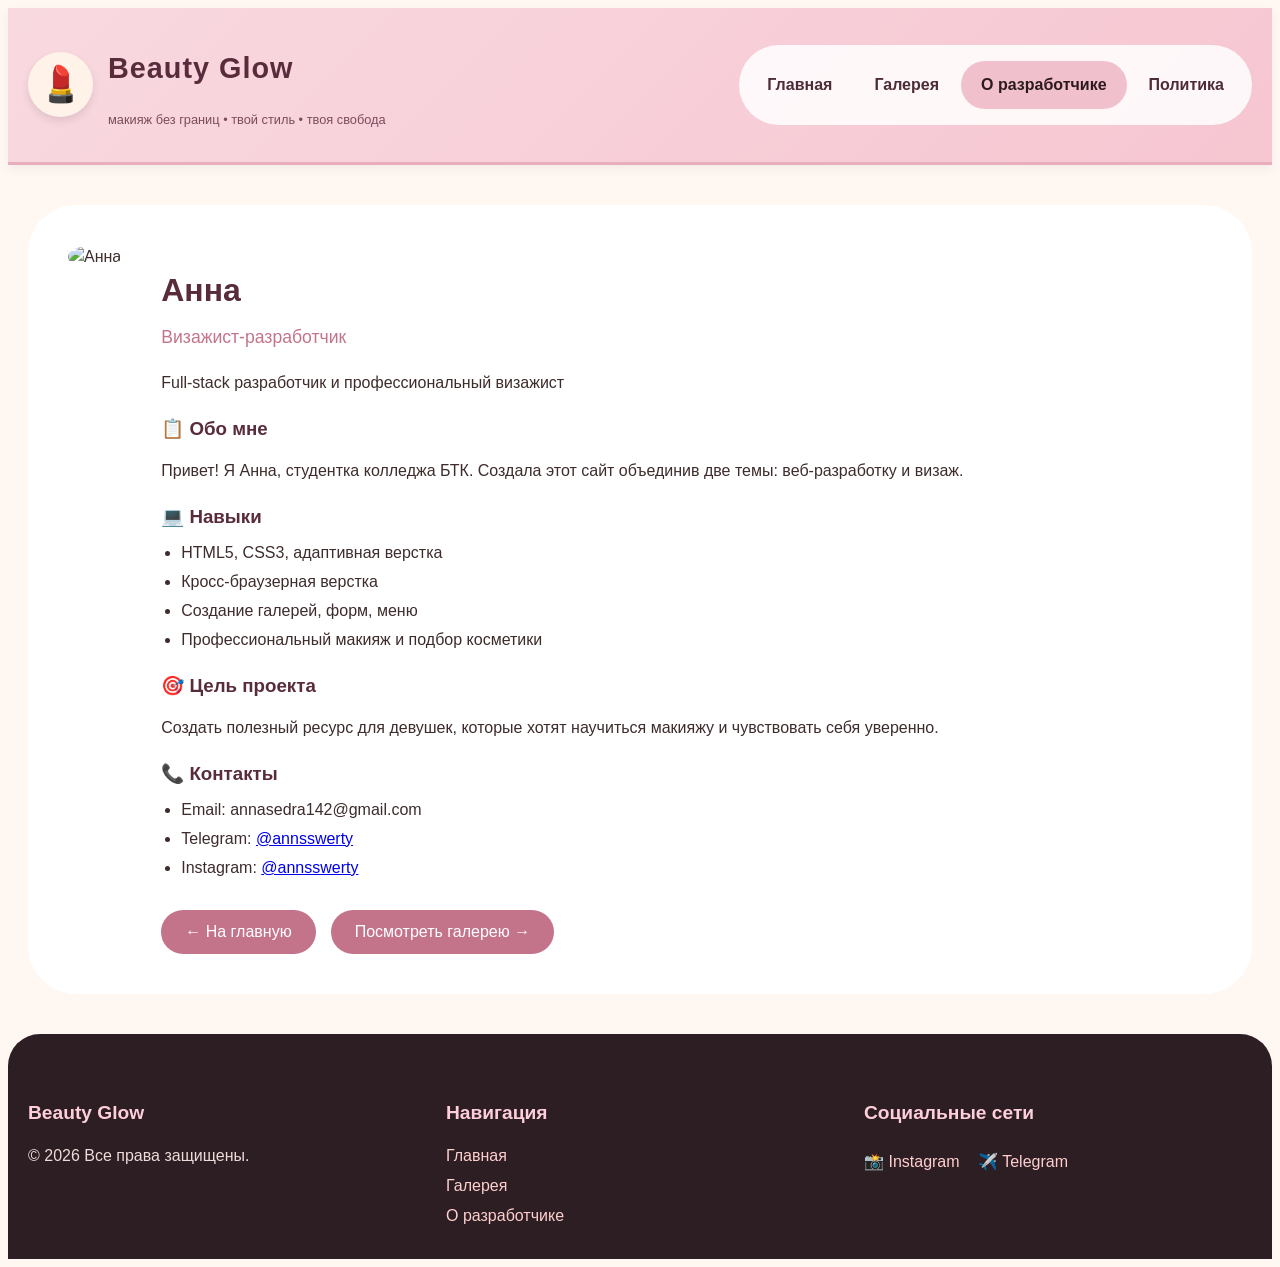
==== about.html @ 6f5445aa "Add files via upload" ====
﻿<!DOCTYPE html>
<html lang="ru">
<head>
    <meta charset="UTF-8">
    <meta name="viewport" content="width=device-width, initial-scale=1.0">
    <title>Beauty Glow | О разработчике</title>
    <link rel="stylesheet" href="style.css">
</head>
<body>
    <header class="header">
        <div class="container header-content">
            <div class="logo-area">
                <div class="logo">💄</div>
                <div class="site-title">
                    <h1>Beauty Glow</h1>
                    <p>макияж без границ • твой стиль • твоя свобода</p>
                </div>
            </div>
            <nav class="nav-main">
                <ul class="main-menu">
                    <li><a href="index.html">Главная</a></li>
                    <li><a href="gallery.html"> Галерея</a></li>
                    <li><a href="about.html" class="active">О разработчике</a></li>
                    <li><a href="privacy.html">Политика</a></li>
                </ul>
            </nav>
        </div>
    </header>

    <div class="container about-page">
        <div class="about-card">
            <div class="about-avatar">
                <img src="img/photo_5264954513158773883_y.jpg" alt="Анна">
            </div>
            <div class="about-info">
                <h1>Анна</h1>
                <div class="tagline">Визажист-разработчик</div>
                <p>Full-stack разработчик и профессиональный визажист</p>

                <div class="about-details">
                    <h3>📋 Обо мне</h3>
                    <p>Привет! Я Анна, студентка колледжа БТК. Создала этот сайт объединив две темы: веб-разработку и визаж.</p>

                    <h3>💻 Навыки</h3>
                    <ul>
                        <li>HTML5, CSS3, адаптивная верстка</li>
                        <li>Кросс-браузерная верстка</li>
                        <li>Создание галерей, форм, меню</li>
                        <li>Профессиональный макияж и подбор косметики</li>
                    </ul>

                    <h3>🎯 Цель проекта</h3>
                    <p>Создать полезный ресурс для девушек, которые хотят научиться макияжу и чувствовать себя уверенно.</p>

                    <h3>📞 Контакты</h3>
                    <ul>
                        <li>Email: annasedra142@gmail.com</li>
                        <li>Telegram: <a href="https://t.me/annsswerty" target="_blank">@annsswerty</a></li>
                        <li>Instagram: <a href="https://www.instagram.com/annsswerty" target="_blank">@annsswerty</a></li>
                    </ul>
                </div>

                <div class="about-links">
                    <a href="index.html" class="btn">← На главную</a>
                    <a href="gallery.html" class="btn">Посмотреть галерею →</a>
                </div>
            </div>
        </div>
    </div>

    <footer class="footer">
        <div class="container footer-inner">
            <div class="footer-col">
                <h4>Beauty Glow</h4>
                <p>© 2026 Все права защищены.</p>
            </div>
            <div class="footer-col">
                <h4>Навигация</h4>
                <a href="index.html">Главная</a>
                <a href="gallery.html">Галерея</a>
                <a href="about.html">О разработчике</a>
            </div>
            <div class="footer-col">
                <h4>Социальные сети</h4>
                <div class="social-links">
                    <a href="https://www.instagram.com/annsswerty" target="_blank">📸 Instagram</a>
                    <a href="https://t.me/annsswerty" target="_blank">✈️ Telegram</a>
                </div>
            </div>
        </div>
    </footer>
</body>
</html>
---- style.css ----
/* RESET & BASE */
* {
   * margin: 0;
    padding: 0;
    box-sizing: border-box;
}

body {
    font-family: 'Segoe UI', Roboto, 'Helvetica Neue', sans-serif;
    background: #fef7f2;
    color: #3e2c2c;
    line-height: 1.5;
}

.container {
    max-width: 1280px;
    margin: 0 auto;
    padding: 0 20px;
}

/* HEADER */
.header {
    background: linear-gradient(135deg, #f9d9e0 0%, #f6c6d1 100%);
    padding: 20px 0;
    border-bottom: 3px solid #e8aebe;
    box-shadow: 0 4px 12px rgba(0,0,0,0.05);
}

.header-content {
    display: flex;
    flex-wrap: wrap;
    justify-content: space-between;
    align-items: center;
    gap: 20px;
}

.logo-area {
    display: flex;
    align-items: center;
    gap: 15px;
}

.logo {
    width: 65px;
    height: 65px;
    background: #fff2e9;
    border-radius: 50%;
    display: flex;
    align-items: center;
    justify-content: center;
    font-size: 2.2rem;
    box-shadow: 0 4px 8px rgba(0,0,0,0.1);
}

.site-title h1 {
    font-size: 1.8rem;
    letter-spacing: 1px;
    color: #592c3c;
}

.site-title p {
    font-size: 0.8rem;
    color: #7a4c5c;
}

/* НАВИГАЦИЯ */
.nav-main {
    background: #ffffffdb;
    backdrop-filter: blur(2px);
    border-radius: 48px;
    padding: 0 8px;
}

.main-menu {
    display: flex;
    list-style: none;
    gap: 2px;
    flex-wrap: wrap;
}

.main-menu li {
    position: relative;
}

.main-menu li a {
    display: block;
    padding: 12px 20px;
    text-decoration: none;
    font-weight: 600;
    color: #4d2c38;
    transition: 0.2s;
    border-radius: 40px;
}

.main-menu li a:hover, .main-menu li a.active {
    background: #f1c0cd;
    color: #2d1a1f;
}

.dropdown-content {
    position: absolute;
    top: 100%;
    left: 0;
    background: #fff5f0;
    min-width: 200px;
    border-radius: 16px;
    box-shadow: 0 12px 24px rgba(0,0,0,0.1);
    opacity: 0;
    visibility: hidden;
    transition: 0.2s;
    z-index: 100;
    list-style: none;
    padding: 8px 0;
}

.dropdown:hover .dropdown-content {
    opacity: 1;
    visibility: visible;
}

.dropdown-content li a {
    padding: 10px 20px;
    font-weight: normal;
}

/* ОСНОВНАЯ СЕТКА */
.main-grid {
    display: flex;
    gap: 30px;
    margin: 40px 0;
    flex-wrap: wrap;
}

.sidebar-left {
    flex: 1.2;
    min-width: 250px;
    background: #ffffffcc;
    backdrop-filter: blur(4px);
    border-radius: 32px;
    padding: 20px;
    box-shadow: 0 8px 20px rgba(0,0,0,0.03);
    border: 1px solid #ffe2e2;
}

.content-center {
    flex: 3;
    min-width: 260px;
    background: white;
    border-radius: 32px;
    padding: 28px;
    box-shadow: 0 12px 28px rgba(0,0,0,0.05);
}

.sidebar-right {
    flex: 1;
    min-width: 250px;
    background: #ffffffcc;
    backdrop-filter: blur(4px);
    border-radius: 32px;
    padding: 20px;
    border: 1px solid #ffe2e2;
}

.sidebar-block {
    margin-bottom: 25px;
    padding-bottom: 20px;
    border-bottom: 1px solid #f0dbdb;
}

.sidebar-block:last-child {
    border-bottom: none;
}

.sidebar-block h3 {
    margin-bottom: 12px;
    color: #592c3c;
    font-size: 1.2rem;
}

.sidebar-list {
    list-style: none;
}

.sidebar-list li {
    margin: 8px 0;
}

.sidebar-list a {
    text-decoration: none;
    color: #6b4a55;
    transition: 0.2s;
}

.sidebar-list a:hover {
    color: #c3748b;
    padding-left: 5px;
}

.badge {
    background: #ffe1e8;
    border-radius: 50px;
    padding: 6px 14px;
    margin: 8px 0;
    display: inline-block;
    font-size: 0.85rem;
}

.reg-form {
    background: #fdeff2;
    border-radius: 28px;
    padding: 20px;
    margin: 25px 0;
    border: 1px solid #eccbd3;
}

.reg-form h3 {
    margin-bottom: 15px;
}

.reg-form input, .reg-form select {
    width: 100%;
    padding: 12px;
    margin: 10px 0;
    border-radius: 60px;
    border: 1px solid #e6bcbc;
    background: white;
    font-size: 1rem;
}

.reg-form button {
    background: #c3748b;
    color: white;
    border: none;
    padding: 12px 24px;
    border-radius: 40px;
    cursor: pointer;
    font-weight: bold;
    width: 100%;
    font-size: 1rem;
}

.reg-form button:hover {
    background: #a1516a;
}

.form-note {
    font-size: 0.7rem;
    margin-top: 8px;
    color: #a08080;
}

.download-btn, .report-btn {
    display: inline-block;
    background: #d895ab;
    color: white;
    padding: 10px 20px;
    border-radius: 40px;
    text-decoration: none;
    margin-top: 10px;
    font-weight: bold;
    transition: 0.2s;
}

.download-btn:hover, .report-btn:hover {
    background: #b86a84;
}

.gallery-preview {
    margin-top: 25px;
}

.preview-images {
    display: flex;
    gap: 10px;
    margin: 15px 0;
    flex-wrap: wrap;
}

.preview-images a {
    display: inline-block;
}

.preview-images img {
    width: 100px;
    height: 100px;
    object-fit: cover;
    border-radius: 16px;
    transition: transform 0.2s;
}

.preview-images img:hover {
    transform: scale(1.05);
}

.gallery-link {
    color: #c3748b;
    text-decoration: none;
    font-weight: bold;
}

.gallery-link:hover {
    text-decoration: underline;
}

.tips-list {
    list-style: none;
}

.tips-list li {
    padding: 6px 0;
}

.faq-item {
    margin-bottom: 15px;
}

.faq-item strong {
    display: block;
    margin-bottom: 5px;
    color: #592c3c;
}

.faq-item p {
    font-size: 0.9rem;
}

.college-link {
    color: #c3748b;
    text-decoration: none;
    font-weight: bold;
}

.college-link:hover {
    text-decoration: underline;
}

/* ФУТЕР */
.footer {
    background: #2c1e22;
    color: #f0dbdb;
    padding: 40px 0 25px;
    margin-top: 40px;
    border-top-left-radius: 32px;
    border-top-right-radius: 32px;
}

.footer-inner {
    display: flex;
    flex-wrap: wrap;
    justify-content: space-between;
    gap: 30px;
}

.footer-col {
    flex: 1;
    min-width: 160px;
}

.footer-col h4 {
    margin-bottom: 16px;
    font-size: 1.2rem;
    color: #ffcedb;
}

.footer-col a {
    color: #ffcfcf;
    text-decoration: none;
    display: block;
    margin: 6px 0;
    transition: 0.2s;
}

.footer-col a:hover {
    color: #ffa5bb;
    text-decoration: underline;
}

.social-links a {
    display: inline-block;
    margin-right: 14px;
}

.copyright {
    text-align: center;
    margin-top: 30px;
    padding-top: 20px;
    border-top: 1px solid #5c3a44;
    font-size: 0.8rem;
}

.copyright a {
    color: #ffb7c5;
    text-decoration: none;
}

/* СТРАНИЦА О РАЗРАБОТЧИКЕ */
.about-page {
    margin: 40px 0;
}

.about-card {
    display: flex;
    gap: 40px;
    background: white;
    border-radius: 48px;
    padding: 40px;
    flex-wrap: wrap;
}

.about-avatar img {
    width: 200px;
    height: 200px;
    border-radius: 50%;
    object-fit: cover;
}

.about-info {
    flex: 1;
}

.about-info h1 {
    color: #592c3c;
    margin-bottom: 10px;
}

.tagline {
    color: #c3748b;
    font-size: 1.1rem;
    margin-bottom: 20px;
}

.about-details h3 {
    margin: 20px 0 10px;
    color: #592c3c;
}

.about-details ul {
    padding-left: 20px;
    margin: 10px 0;
}

.about-details li {
    margin: 5px 0;
}

.about-links {
    margin-top: 30px;
    display: flex;
    gap: 15px;
    flex-wrap: wrap;
}

.btn {
    background: #c3748b;
    color: white;
    padding: 10px 24px;
    border-radius: 40px;
    text-decoration: none;
    transition: 0.2s;
}

.btn:hover {
    background: #a1516a;
}

/* СТРАНИЦА ПОЛИТИКИ */
.privacy-page {
    background: white;
    border-radius: 32px;
    padding: 40px;
    margin: 40px 0;
}

.privacy-page h1 {
    color: #592c3c;
    margin-bottom: 10px;
}

.privacy-date {
    color: #a08080;
    margin-bottom: 30px;
}

.privacy-section {
    margin-bottom: 25px;
}

.privacy-section h2 {
    color: #592c3c;
    font-size: 1.3rem;
    margin-bottom: 10px;
}

.privacy-section ul {
    padding-left: 20px;
    margin-top: 10px;
}

.privacy-section li {
    margin: 5px 0;
}

/* СТРАНИЦА 404 */
.error-404-page {
    min-height: 100vh;
    display: flex;
    align-items: center;
    justify-content: center;
    background: linear-gradient(135deg, #f9d9e0 0%, #f6c6d1 100%);
}

.error-container {
    text-align: center;
    background: white;
    padding: 50px;
    border-radius: 64px;
    max-width: 500px;
    margin: 20px;
}

.error-icon {
    font-size: 5rem;
    margin-bottom: 20px;
}

.error-container h1 {
    font-size: 6rem;
    color: #592c3c;
}

.error-container h2 {
    color: #c3748b;
    margin-bottom: 20px;
}

.error-links {
    display: flex;
    gap: 15px;
    justify-content: center;
    margin: 30px 0;
    flex-wrap: wrap;
}

.error-btn {
    background: #c3748b;
    color: white;
    padding: 10px 24px;
    border-radius: 40px;
    text-decoration: none;
    transition: 0.2s;
}

.error-btn:hover {
    background: #a1516a;
}

/* ГАЛЕРЕЯ СЕТКОЙ */
.gallery-grid-full {
    display: grid;
    grid-template-columns: repeat(auto-fill, minmax(300px, 1fr));
    gap: 25px;
    margin: 40px 0;
}

.gallery-item-full {
    background: white;
    border-radius: 24px;
    overflow: hidden;
    box-shadow: 0 8px 20px rgba(0,0,0,0.1);
    transition: transform 0.3s;
    text-align: center;
    padding-bottom: 15px;
}

.gallery-item-full:hover {
    transform: translateY(-5px);
}

.gallery-item-full img {
    width: 100%;
    height: 250px;
    object-fit: cover;
    display: block;
}

.gallery-item-full p {
    padding: 12px;
    font-weight: bold;
    color: #592c3c;
}

.page-header {
    text-align: center;
    margin: 40px 0;
}

.page-header h1 {
    color: #592c3c;
    margin-bottom: 10px;
}

.page-header p {
    color: #7a4c5c;
}

/* АДАПТИВНОСТЬ */
@media (max-width: 850px) {
    .header-content {
        flex-direction: column;
    }
    .nav-main {
        width: 100%;
        background: transparent;
    }
    .main-menu {
        display: flex;
        flex-direction: column;
        background: white;
        border-radius: 28px;
        padding: 10px;
        width: 100%;
    }
    .dropdown-content {
        position: static;
        opacity: 1;
        visibility: visible;
        box-shadow: none;
        background: #f8e3e8;
        margin-left: 16px;
        margin-top: 5px;
        width: auto;
    }
    .main-menu li a {
        text-align: center;
    }
    .main-grid {
        flex-direction: column;
    }
    .about-card {
        flex-direction: column;
        align-items: center;
        text-align: center;
    }
    .about-links {
        justify-content: center;
    }
    .footer-inner {
        flex-direction: column;
        text-align: center;
    }
    .gallery-grid-full {
        grid-template-columns: 1fr;
    }
    .error-container {
        padding: 30px;
        margin: 20px;
    }
    .error-container h1 {
        font-size: 4rem;
    }
}

@media (max-width: 480px) {
    .logo-area {
        flex-direction: column;
        text-align: center;
    }
    .content-center {
        padding: 20px;
    }
    .preview-images {
        justify-content: center;
    }
    .error-links {
        flex-direction: column;
        align-items: center;
    }
    .error-btn {
        width: 100%;
        text-align: center;
    }
}
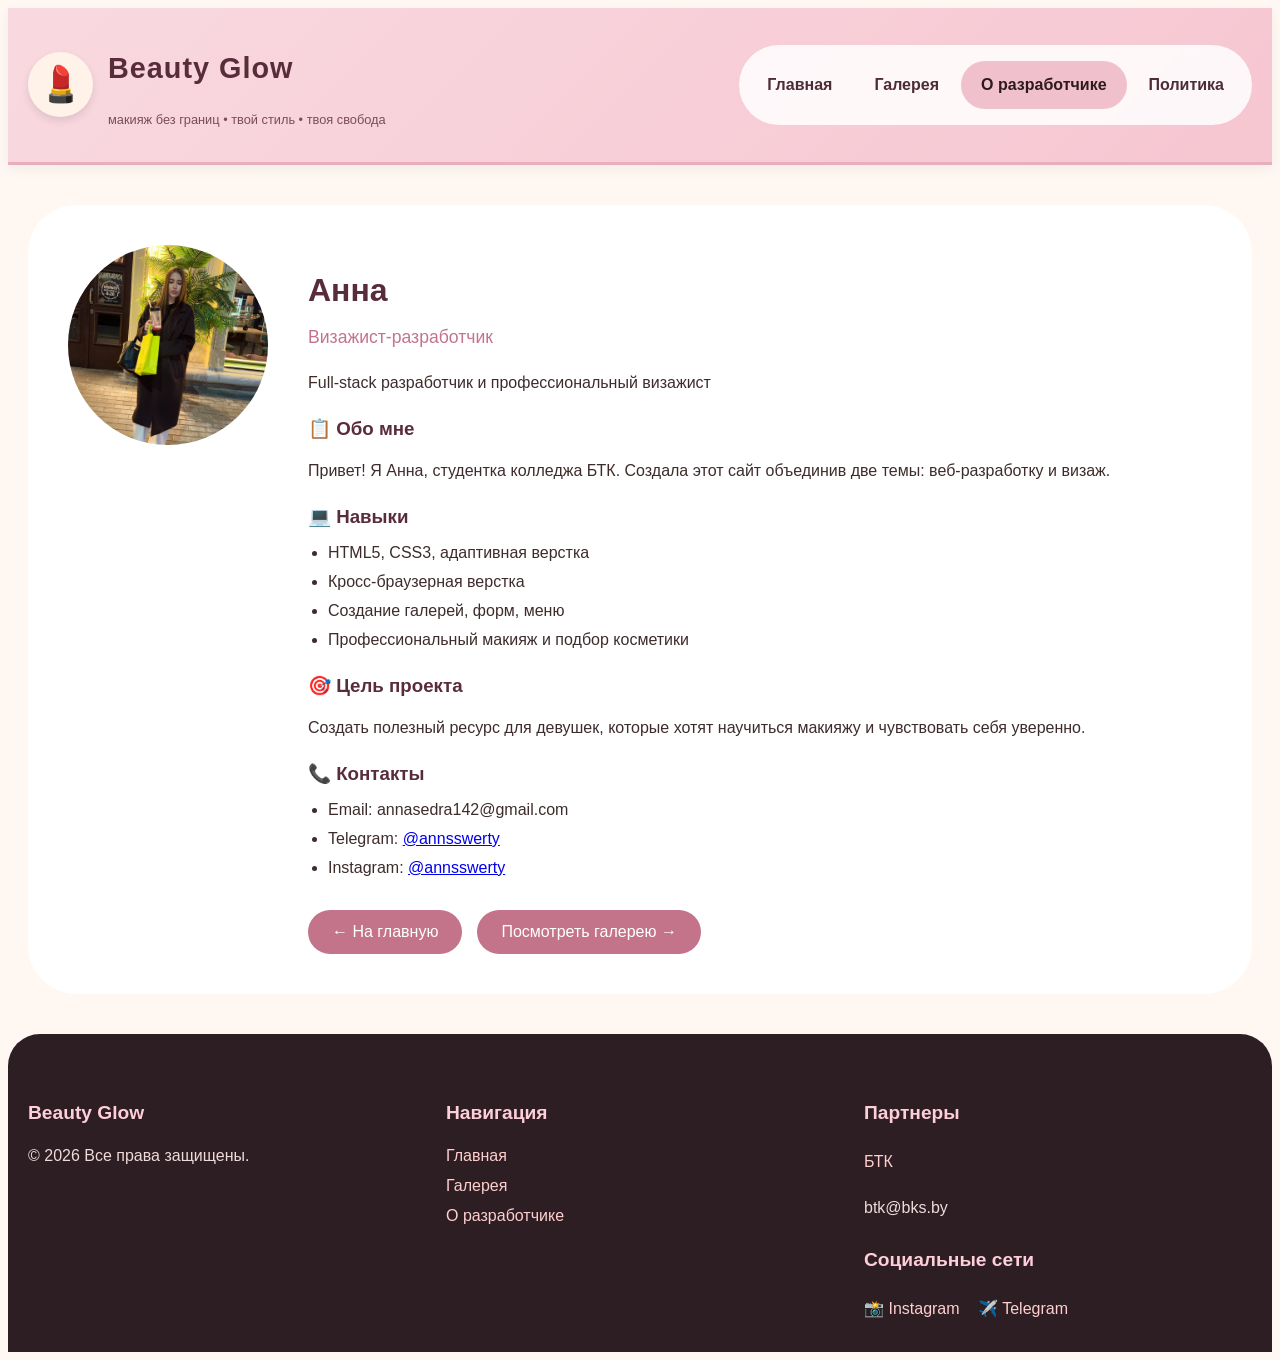
==== commit 1c2946e2: "Update about.html" ====
--- a/about.html
+++ b/about.html
@@ -80,6 +80,12 @@
                 <a href="gallery.html">Галерея</a>
                 <a href="about.html">О разработчике</a>
             </div>
+             <div class="footer-col">
+                <h4>Партнеры</h4>
+                <div class="social-links">
+                    <a href="https://bartc.by/index.php/ru/" target="_blank"> БТК</a>
+                       <p>btk@bks.by</p>
+                </div>
             <div class="footer-col">
                 <h4>Социальные сети</h4>
                 <div class="social-links">
@@ -90,4 +96,4 @@
         </div>
     </footer>
 </body>
-</html>+</html>
--- a/style.css
+++ b/style.css
@@ -679,4 +679,160 @@
         width: 100%;
         text-align: center;
     }
-}+}
+/* БУРГЕР-МЕНЮ */
+.hamburger-menu {
+    position: fixed;
+    top: 20px;
+    left: 20px;
+    z-index: 1000;
+    display: none;
+}
+
+#menu__toggle {
+    opacity: 0;
+    position: absolute;
+}
+
+.menu__btn {
+    display: flex;
+    align-items: center;
+    position: relative;
+    width: 40px;
+    height: 30px;
+    cursor: pointer;
+    z-index: 1001;
+}
+
+.menu__btn span,
+.menu__btn span::before,
+.menu__btn span::after {
+    display: block;
+    position: absolute;
+    width: 100%;
+    height: 3px;
+    background-color: #ff6b9d; /* нежно-розовый */
+    border-radius: 3px;
+    transition: all 0.3s ease;
+}
+
+.menu__btn span::before {
+    content: '';
+    top: -10px;
+}
+
+.menu__btn span::after {
+    content: '';
+    top: 10px;
+}
+
+/* Анимация кнопки при открытии */
+#menu__toggle:checked + .menu__btn span {
+    background-color: transparent;
+}
+
+#menu__toggle:checked + .menu__btn span::before {
+    top: 0;
+    transform: rotate(45deg);
+    background-color: #fff;
+}
+
+#menu__toggle:checked + .menu__btn span::after {
+    top: 0;
+    transform: rotate(-45deg);
+    background-color: #fff;
+}
+
+.menu__box {
+    position: fixed;
+    top: 0;
+    left: -100%;
+    width: 280px;
+    height: 100vh;
+    margin: 0;
+    padding: 80px 0;
+    list-style: none;
+    /* Нежный розовый градиент */
+    background: linear-gradient(135deg, #ffeef5 0%, #ffc0cb 50%, #ffb6c1 100%);
+    box-shadow: 2px 0 20px rgba(255, 107, 157, 0.3);
+    transition: left 0.3s ease;
+    overflow-y: auto;
+}
+
+#menu__toggle:checked ~ .menu__box {
+    left: 0;
+}
+
+.menu__item {
+    display: block;
+    padding: 18px 30px;
+    color: #c2185b; /* тёмно-розовый для читаемости */
+    text-decoration: none;
+    font-size: 18px;
+    font-weight: 500;
+    transition: all 0.3s ease;
+    border-left: 4px solid transparent;
+}
+
+.menu__item:hover {
+    background: rgba(255, 255, 255, 0.4);
+    border-left-color: #ff6b9d;
+    padding-left: 35px;
+    color: #ad1457;
+}
+
+.menu__socials {
+    margin-top: 30px;
+    padding: 20px 30px;
+    border-top: 1px solid rgba(194, 24, 91, 0.3);
+}
+
+.social-link {
+    display: block;
+    padding: 12px 0;
+    color: #c2185b;
+    text-decoration: none;
+    font-size: 16px;
+    transition: all 0.3s ease;
+}
+
+.social-link:hover {
+    color: #ff6b9d;
+    transform: translateX(5px);
+}
+
+/* Полупрозрачный фон при открытом меню */
+.hamburger-menu::before {
+    content: '';
+    position: fixed;
+    top: 0;
+    left: 0;
+    width: 100vw;
+    height: 100vh;
+    background: rgba(255, 192, 203, 0.3);
+    opacity: 0;
+    pointer-events: none;
+    transition: opacity 0.3s ease;
+    z-index: -1;
+}
+
+#menu__toggle:checked ~ .hamburger-menu::before,
+#menu__toggle:checked ~ .menu__box ~ *::before {
+    opacity: 1;
+    pointer-events: auto;
+}
+
+/* Показывать бургер только на мобильных */
+@media (max-width: 768px) {
+    .hamburger-menu {
+        display: block;
+    }
+    
+    .nav-main {
+        display: none;
+    }
+    
+    .header-content {
+        padding-left: 70px;
+    }
+}
